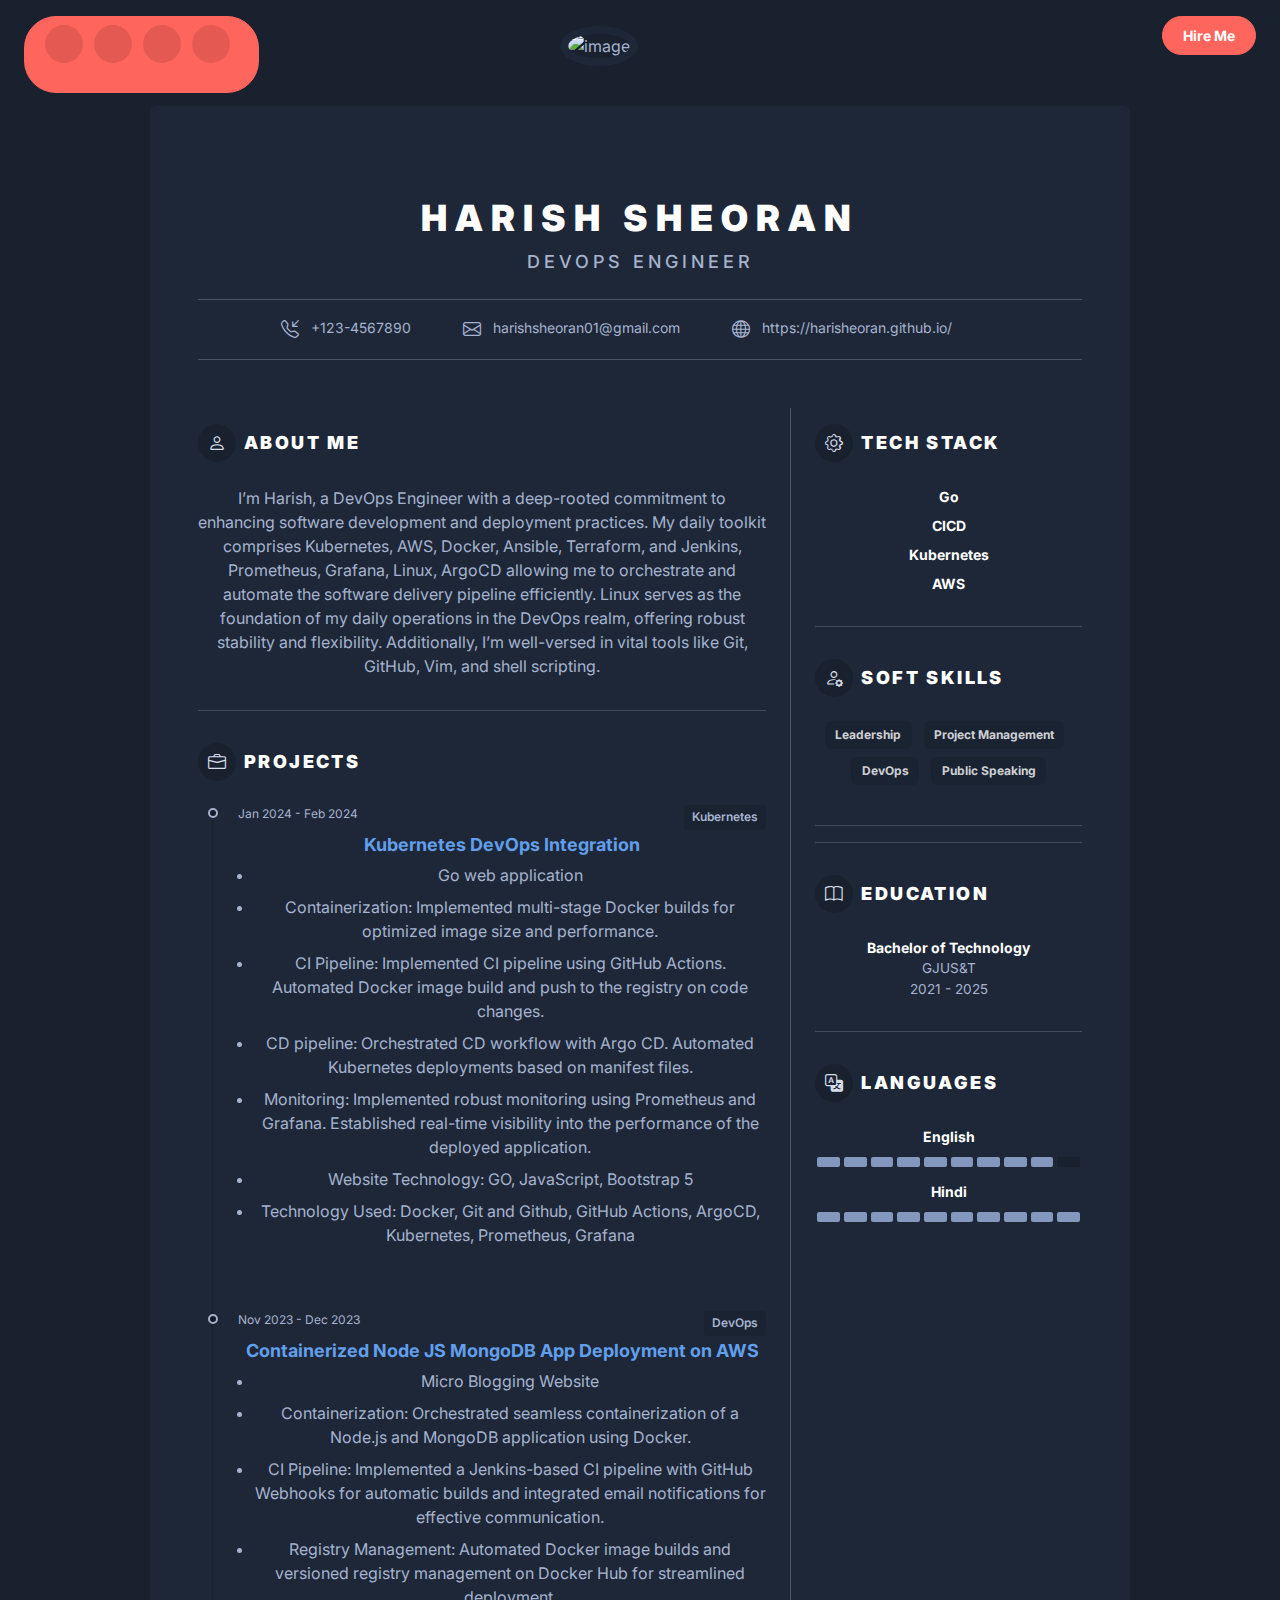
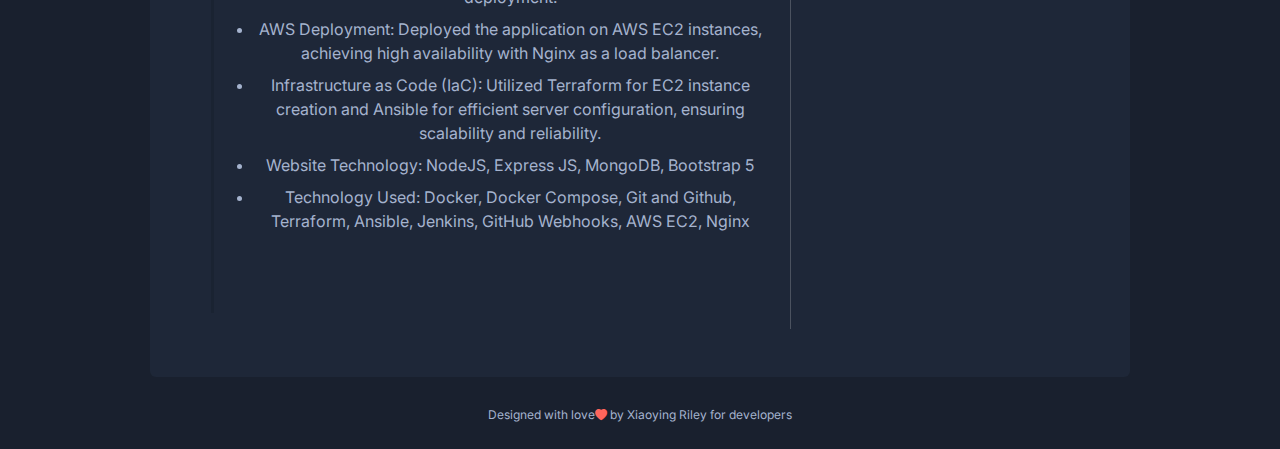
==== website/index.html @ 9bf48150 "add script to talk to API" ====
<!DOCTYPE html>
<html lang="en">

<head>
	<title>Harish's Resume</title>

	<!-- Meta -->
	<meta charset="utf-8">
	<meta http-equiv="X-UA-Compatible" content="IE=edge">
	<meta name="viewport" content="width=device-width, initial-scale=1.0">
	<meta name="description" content="Harish Sheoran Resume">
	<meta name="author" content="Harish Sheoran">
	<!--<link rel="shortcut icon" href="favicon.ico">-->

	<!-- Google Fonts -->
	<link rel="preconnect" href="https://fonts.googleapis.com">
	<link rel="preconnect" href="https://fonts.gstatic.com" crossorigin>
	<link href="https://fonts.googleapis.com/css2?family=Inter:wght@300;400;500;600;700;800;900&display=swap"
		rel="stylesheet">

	<!-- Bootstrap Icons -->
	<link rel="stylesheet" href="https://cdn.jsdelivr.net/npm/bootstrap-icons@1.10.3/font/bootstrap-icons.css">

	<!-- FontAwesome JS -->
	<script src="https://kit.fontawesome.com/51180ff5bb.js" crossorigin="anonymous"></script>
	<!-- Theme CSS -->
	<link id="theme-style" rel="stylesheet" href="risen.css">



</head>


<body>

	<div class="container-fluid">

		<div class="main-content-wrapper">
			<div class="container-fluid">
				<div class="top-bar text-center position-relative">
					<div class="top-bar-inner">

						<a class="btn btn-primary top-bar-cta" href="https://harisheoran.github.io" target="_blank">Hire
							Me</a>

							<div class="btn btn-primary top-bar-ctl" id="counter"></a>

						<ul class="social-list list-inline mx-auto">
							<li class="list-inline-item me-0 me-md-1 me-lg-2"><a href="https://twitter.com/harisheoran"
									target="_blank"><i class="fa-brands fa-twitter fa-fw"></i></a></li>
							<li class="list-inline-item me-0 me-md-1 me-lg-2"><a href="https://github.com/harisheoran"
									target="_blank"><i class="fa-brands fa-github fa-fw"></i></a></li>

							<li class="list-inline-item me-0 me-md-1 me-lg-2"><a
									href="https://linkedin.com/in/harishsheoran01" target="_blank"><i
										class="fa-brands fa-linkedin-in fa-fw"></i></a></li>

							<li class="list-inline-item me-0 me-md-1 me-lg-2"><a href="https://harisheoran.github.io/"
									target="_blank"><i class="fa-solid fa-globe"></i></a></li>

						</ul><!--//social-list-->

					</div><!--//top-bar-inner-->

				</div><!--//top-bar-->

				<div class="resume-wrapper mx-auto rounded-2">
					<div class="resume-header px-4 px-lg-5">
						<div class="resume-profile-holder text-center">
							<img class="resume-profile-pic rounded-circle" src="profile.png" alt="image">

							<h2 class="resume-name text-uppercase">Harish Sheoran</h2>
							<div class="resume-role-title text-uppercase">DevOps Engineer</div>
							<div class="resume-contact mt-4">
								<ul class="resume-contact-list list-unstyled list-inline mb-0 justify-content-between">
									<li class="list-inline-item me-md-3 me-lg-5"><i
											class="resume-contact-icon bi bi-telephone-inbound me-2"></i> +123-4567890
									</li>
									<li class="list-inline-item me-md-3 me-lg-5"><i
											class="resume-contact-icon bi bi-envelope me-2"></i>
										harishsheoran01@gmail.com</li>
									<li class="list-inline-item me-lg-5"><i
											class="resume-contact-icon bi bi-globe me-2"></i>
										https://harisheoran.github.io/</li>
								</ul>
							</div><!--//resume-contact-->
						</div><!--//profile-holder-->
					</div><!--//resume-header-->

					<div class="resume-body p-4 p-lg-5">
						<div class="row">
							<div class="col-main col-12 col-lg-8 pe-lg-4">
								<section class="resume-summary-section resume-section">
									<h3 class="resume-section-heading text-uppercase py-2 py-lg-3 py-2 py-lg-3"><i
											class="resume-section-heading-icon bi bi-person me-2"></i>About Me</h3>
									<div class="resume-summary-desc">
										I’m Harish, a DevOps Engineer with a deep-rooted commitment to enhancing
										software development and deployment practices. My daily toolkit comprises
										Kubernetes, AWS, Docker, Ansible, Terraform, and Jenkins, Prometheus, Grafana,
										Linux, ArgoCD allowing me to orchestrate and automate the software delivery
										pipeline efficiently. Linux serves as the foundation of my daily operations in
										the DevOps realm, offering robust stability and flexibility. Additionally, I’m
										well-versed in vital tools like Git, GitHub, Vim, and shell scripting.

									</div>
								</section><!--//resume-section-->

								<hr>

								<section class="resume-experience-section resume-section">
									<h3 class="resume-section-heading text-uppercase py-2 py-lg-3 py-3"><i
											class="resume-section-heading-icon bi bi-briefcase me-2"></i>Projects
									</h3>
									<div class="resume-timeline position-relative">
										<article class="resume-timeline-item position-relative pb-5">

											<div class="resume-timeline-item-header mb-2">

												<div class="resume-position-meta d-flex justify-content-between mb-1">
													<div class="resume-position-time">Jan 2024 - Feb 2024</div>
													<div class="resume-company-name">Kubernetes</div>
												</div>
												<h3 class="resume-position-title mb-1"><a
														href="https://harisheoran.github.io/projects/opsdock/"
														target="_blank">Kubernetes
														DevOps Integration</a>
												</h3>

											</div><!--//resume-timeline-item-header-->
											<div class="resume-timeline-item-desc">
												<ul class="resume-timeline-list">
													<li>Go web application</li>
													<li>Containerization: Implemented multi-stage Docker builds for
														optimized image size and performance.</li>
													<li>CI Pipeline: Implemented CI pipeline using GitHub Actions.
														Automated Docker image build and push to the registry on code
														changes.</li>
													<li>CD pipeline: Orchestrated CD workflow with Argo CD. Automated
														Kubernetes deployments based on manifest files.</li>
													<li>Monitoring: Implemented robust monitoring using Prometheus and
														Grafana. Established real-time visibility into the performance
														of the deployed application.</li>
													<li>Website Technology: GO, JavaScript, Bootstrap 5</li>
													<li>Technology Used: Docker, Git and Github, GitHub Actions, ArgoCD,
														Kubernetes, Prometheus, Grafana</li>
												</ul>

											</div><!--//resume-timeline-item-desc-->

										</article><!--//resume-timeline-item-->

										<article class="resume-timeline-item position-relative pb-5">

											<div class="resume-timeline-item-header mb-2">

												<div class="resume-position-meta d-flex justify-content-between mb-1">
													<div class="resume-position-time">Nov 2023 - Dec 2023</div>
													<div class="resume-company-name">DevOps</div>
												</div>
												<h3 class="resume-position-title mb-1"><a
														href="https://harisheoran.github.io/projects/containerized_nodejs_mongodb_app_deployment/"
														target="_blank">Containerized Node JS MongoDB App Deployment on
														AWS</a></h3>

											</div><!--//resume-timeline-item-header-->
											<div class="resume-timeline-item-desc">
												<ul class="resume-timeline-list">

													<li>Micro Blogging Website</li>
													<li>Containerization: Orchestrated seamless containerization of a
														Node.js and MongoDB application using Docker.</li>
													<li>CI Pipeline: Implemented a Jenkins-based CI pipeline with GitHub
														Webhooks for automatic builds and integrated email notifications
														for effective communication.</li>
													<li>Registry Management: Automated Docker image builds and versioned
														registry management on Docker Hub for streamlined deployment.
													</li>
													<li>AWS Deployment: Deployed the application on AWS EC2 instances,
														achieving high availability with Nginx as a load balancer.</li>
													<li>Infrastructure as Code (IaC): Utilized Terraform for EC2
														instance creation and Ansible for efficient server
														configuration, ensuring scalability and reliability.</li>
													<li>Website Technology: NodeJS, Express JS, MongoDB, Bootstrap 5
													</li>
													<li>Technology Used: Docker, Docker Compose, Git and Github,
														Terraform, Ansible, Jenkins, GitHub Webhooks, AWS EC2, Nginx
													</li>

												</ul>

											</div><!--//resume-timeline-item-desc-->

										</article><!--//resume-timeline-item-->
										<!--<article class="resume-timeline-item position-relative">

											<div class="resume-timeline-item-header mb-2">

												<div class="resume-position-meta d-flex justify-content-between mb-1">
													<div class="resume-position-time">2017 - 2019</div>
													<div class="resume-company-name">Coinbase</div>
												</div>
												<h3 class="resume-position-title mb-1">App Developer</h3>

											</div>
											<div class="resume-timeline-item-desc">
												<ul class="resume-timeline-list">

													<li>Lorem ipsum dolor sit amet, consectetur adipiscing elit.</li>
													<li>Nulla velit dui, ultrices sit amet arcu eget, sodales lacinia
														lorem.</li>
													<li>Quisque semper nisi mauris, non ullamcorper nunc consectetur
														eget. </li>

												</ul>

											</div>

										</article>-->
									</div><!--//resume-timeline-->
								</section><!--//resume-experience-section-->
							</div><!--//col-8-->
							<div class="col-12 col-lg-4 ps-lg-4">

								<section class="resume-skills-section resume-section">
									<h3 class="resume-section-heading text-uppercase py-2 py-lg-3 py-3"><i
											class="resume-section-heading-icon bi bi-gear me-2"></i>Tech Stack</h3>

									<ul class="list-unstyled">
										<li class="mb-2">
											<div class="resume-skill-name">Go</div>

										</li>
										<li class="mb-2">
											<div class="resume-skill-name">CICD</div>

										</li>
										<li class="mb-2">
											<div class="resume-skill-name">Kubernetes</div>

										</li>
										<li class="mb-2">
											<div class="resume-skill-name">AWS</div>

										</li>

									</ul>

								</section><!--//resume-section-->

								<hr>

								<section class="resume-skills-section resume-section">
									<h3 class="resume-section-heading text-uppercase py-2 py-lg-3 py-3"><i
											class="resume-section-heading-icon bi bi-person-gear me-2"></i>Soft Skills
									</h3>
									<ul class="list-inline">
										<li class="list-inline-item"><span
												class="badge resume-skill-badge">Leadership</span></li>
										<li class="list-inline-item"><span class="badge resume-skill-badge">Project
												Management</span></li>

										<li class="list-inline-item"><span
												class="badge resume-skill-badge">DevOps</span></li>
										<li class="list-inline-item"><span class="badge resume-skill-badge">Public
												Speaking</span></li>


									</ul>
								</section><!--//resume-section-->

								<hr>

								<!--<section class="resume-projects-section resume-section">
									<h3 class="resume-section-heading text-uppercase py-2 py-lg-3 py-3"><i
											class="resume-section-heading-icon bi bi-code-slash me-2"></i>Projects</h3>
									<div class="item">
										<h4 class="item-heading"><i class="item-icon bi bi-square-fill me-2"></i><a
												href="#">Project lorem Ipsum</a></h4>
										<div class="item-desc">
											Project desc goes here aenean ut libero sit amet ante fermentum scelerisque
											non a leo.
										</div>
									</div>
									<div class="item">
										<h4 class="item-heading"><i class="item-icon bi bi-square-fill me-2"></i><a
												href="#">Volutpat App</a></h4>
										<div class="item-desc">
											You can link to your project Github page.
										</div>
									</div> 


								</section>-->

								<hr>

								<section class="resume-educate-section resume-section">
									<h3 class="resume-section-heading text-uppercase py-2 py-lg-3 py-3"><i
											class="resume-section-heading-icon bi bi-book me-2"></i>Education</h3>
									<ul class="list-unstyled">
										<li class="mb-2">
											<div class="resume-degree font-weight-bold">Bachelor of Technology</div>
											<div class="resume-degree-org">GJUS&T</div>
											<div class="resume-degree-time">2021 - 2025</div>
										</li>
									</ul>
								</section><!--//resume-section-->

								<hr>

								<section class="resume-lang-section resume-section">
									<h3 class="resume-section-heading text-uppercase py-2 py-lg-3 py-3"><i
											class="resume-section-heading-icon bi bi-translate me-2"></i>Languages</h3>
									<ul class="list-unstyled resume-lang-list">
										<li class="mb-2">
											<div class="resume-lang-name">English</div>
											<div class="resume-level-indicator row gx-0 flex-nowrap">
												<div class="col"><span class="item item-full"></span></div>
												<div class="col"><span class="item item-full"></span></div>
												<div class="col"><span class="item item-full"></span></div>
												<div class="col"><span class="item item-full"></span></div>
												<div class="col"><span class="item item-full"></span></div>
												<div class="col"><span class="item item-full"></span></div>
												<div class="col"><span class="item item-full"></span></div>
												<div class="col"><span class="item item-full"></span></div>
												<div class="col"><span class="item item-full"></span></div>
												<div class="col"><span class="item "></span></div>
											</div><!--//resume-level-indicator-->
										</li>
										<li class="mb-2">
											<div class="resume-lang-name">Hindi</div>
											<div class="resume-level-indicator row gx-0 flex-nowrap">
												<div class="col"><span class="item item-full"></span></div>
												<div class="col"><span class="item item-full"></span></div>
												<div class="col"><span class="item item-full"></span></div>
												<div class="col"><span class="item item-full"></span></div>
												<div class="col"><span class="item item-full"></span></div>
												<div class="col"><span class="item item-full"></span></div>
												<div class="col"><span class="item item-full"></span></div>
												<div class="col"><span class="item item-full"></span></div>
												<div class="col"><span class="item item-full"></span></div>
												<div class="col"><span class="item item-full"></span></div>
											</div><!--//resume-level-indicator-->
										</li>
									</ul>
								</section>



							</div><!--//col-side-->
						</div><!--//row-->
					</div><!--//resume-body-->
				</div><!--//resume-wrapper-->
			</div><!--//container-fluid-->
		</div><!--//main-content-wrapper-->


	</div><!--//row-->

	</div><!--//container-->

	<footer class="footer text-center py-4">
		<!--/* This template is free as long as you keep the footer attribution link. If you'd like to use the template without the attribution link, you can buy the commercial license via our website: themes.3rdwavemedia.com Thank you for your support. :) */-->
		<small class="copyright">Designed with <span class="sr-only">love</span><i class="bi bi-heart-fill"
				style="color:#fe655c"></i> by <a class="theme-link" href="http://themes.3rdwavemedia.com"
				target="_blank">Xiaoying Riley</a> for developers</small>
	</footer>

	<script>
		window.onload = function () {
			fetch('http://127.0.0.1:4000/')
				.then(response => {
					if (!response.ok) {
						throw new Error('Network response was not ok');
					}
					return response.json();
				})
				.then(data => {
					if (data && data.response === 1) {
						document.getElementById("counter").innerText = "View: " + data.response;
					}
				})
				.catch(error => {
					console.error('There was a problem with the fetch operation:', error);
				});
		};
	</script>




</body>
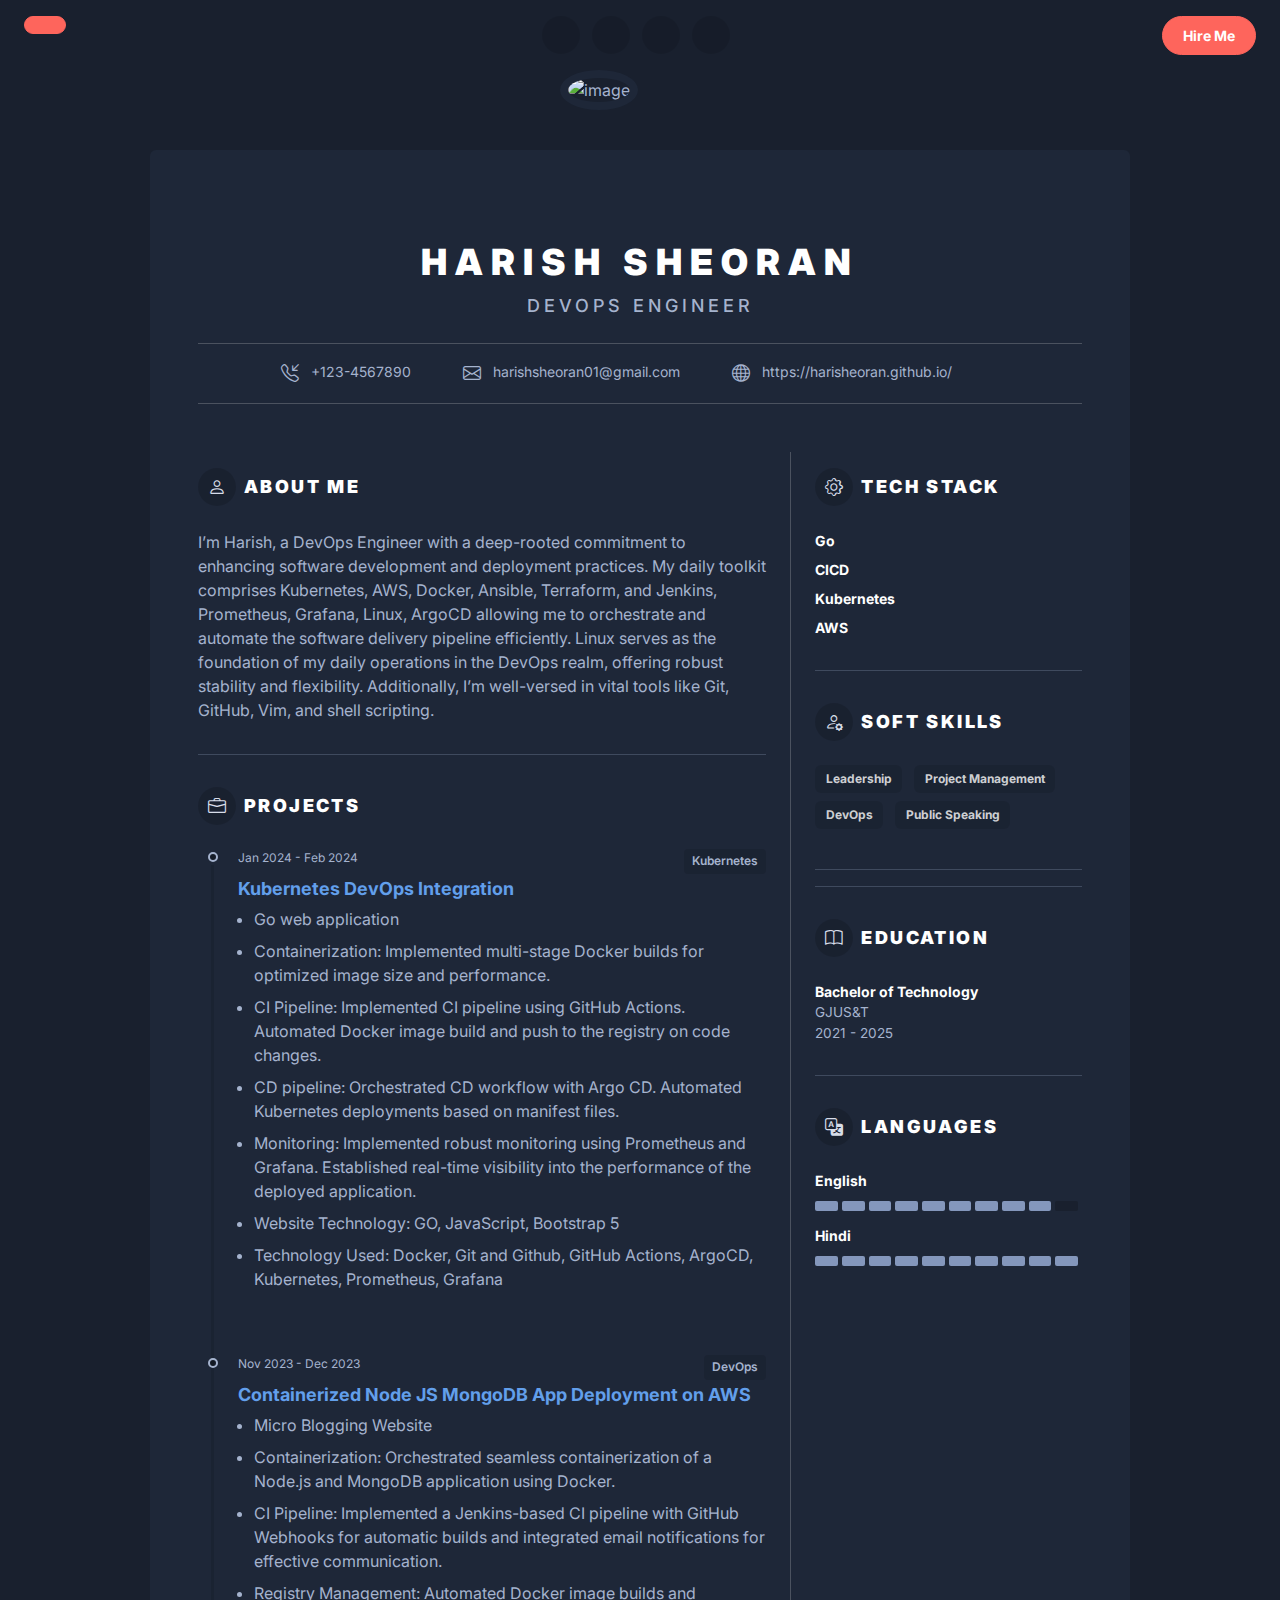
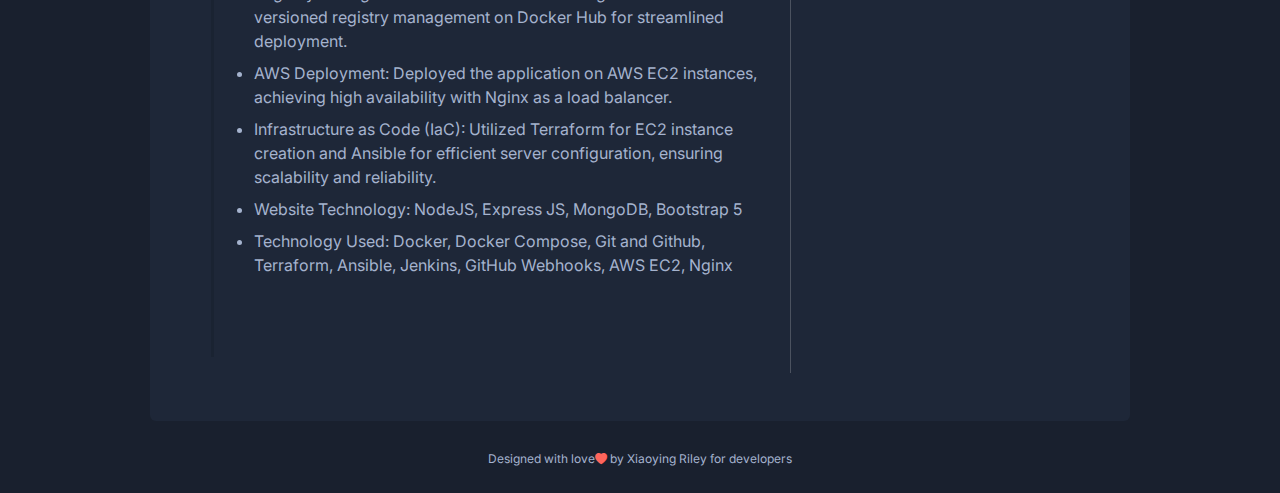
==== commit 7b71b552: "working api with mysql db" ====
--- a/website/index.html
+++ b/website/index.html
@@ -43,7 +43,7 @@
 						<a class="btn btn-primary top-bar-cta" href="https://harisheoran.github.io" target="_blank">Hire
 							Me</a>
 
-							<div class="btn btn-primary top-bar-ctl" id="counter"></a>
+						<div class="btn btn-primary ctl" id="counter"></div>
 
 						<ul class="social-list list-inline mx-auto">
 							<li class="list-inline-item me-0 me-md-1 me-lg-2"><a href="https://twitter.com/harisheoran"
@@ -74,7 +74,8 @@
 							<div class="resume-contact mt-4">
 								<ul class="resume-contact-list list-unstyled list-inline mb-0 justify-content-between">
 									<li class="list-inline-item me-md-3 me-lg-5"><i
-											class="resume-contact-icon bi bi-telephone-inbound me-2"></i> +123-4567890
+											class="resume-contact-icon bi bi-telephone-inbound me-2"></i>
+										+123-4567890
 									</li>
 									<li class="list-inline-item me-md-3 me-lg-5"><i
 											class="resume-contact-icon bi bi-envelope me-2"></i>
@@ -96,10 +97,13 @@
 									<div class="resume-summary-desc">
 										I’m Harish, a DevOps Engineer with a deep-rooted commitment to enhancing
 										software development and deployment practices. My daily toolkit comprises
-										Kubernetes, AWS, Docker, Ansible, Terraform, and Jenkins, Prometheus, Grafana,
+										Kubernetes, AWS, Docker, Ansible, Terraform, and Jenkins, Prometheus,
+										Grafana,
 										Linux, ArgoCD allowing me to orchestrate and automate the software delivery
-										pipeline efficiently. Linux serves as the foundation of my daily operations in
-										the DevOps realm, offering robust stability and flexibility. Additionally, I’m
+										pipeline efficiently. Linux serves as the foundation of my daily operations
+										in
+										the DevOps realm, offering robust stability and flexibility. Additionally,
+										I’m
 										well-versed in vital tools like Git, GitHub, Vim, and shell scripting.
 
 									</div>
@@ -133,15 +137,20 @@
 													<li>Containerization: Implemented multi-stage Docker builds for
 														optimized image size and performance.</li>
 													<li>CI Pipeline: Implemented CI pipeline using GitHub Actions.
-														Automated Docker image build and push to the registry on code
+														Automated Docker image build and push to the registry on
+														code
 														changes.</li>
-													<li>CD pipeline: Orchestrated CD workflow with Argo CD. Automated
+													<li>CD pipeline: Orchestrated CD workflow with Argo CD.
+														Automated
 														Kubernetes deployments based on manifest files.</li>
-													<li>Monitoring: Implemented robust monitoring using Prometheus and
-														Grafana. Established real-time visibility into the performance
+													<li>Monitoring: Implemented robust monitoring using Prometheus
+														and
+														Grafana. Established real-time visibility into the
+														performance
 														of the deployed application.</li>
 													<li>Website Technology: GO, JavaScript, Bootstrap 5</li>
-													<li>Technology Used: Docker, Git and Github, GitHub Actions, ArgoCD,
+													<li>Technology Used: Docker, Git and Github, GitHub Actions,
+														ArgoCD,
 														Kubernetes, Prometheus, Grafana</li>
 												</ul>
 
@@ -159,7 +168,8 @@
 												</div>
 												<h3 class="resume-position-title mb-1"><a
 														href="https://harisheoran.github.io/projects/containerized_nodejs_mongodb_app_deployment/"
-														target="_blank">Containerized Node JS MongoDB App Deployment on
+														target="_blank">Containerized Node JS MongoDB App Deployment
+														on
 														AWS</a></h3>
 
 											</div><!--//resume-timeline-item-header-->
@@ -167,16 +177,23 @@
 												<ul class="resume-timeline-list">
 
 													<li>Micro Blogging Website</li>
-													<li>Containerization: Orchestrated seamless containerization of a
+													<li>Containerization: Orchestrated seamless containerization of
+														a
 														Node.js and MongoDB application using Docker.</li>
-													<li>CI Pipeline: Implemented a Jenkins-based CI pipeline with GitHub
-														Webhooks for automatic builds and integrated email notifications
+													<li>CI Pipeline: Implemented a Jenkins-based CI pipeline with
+														GitHub
+														Webhooks for automatic builds and integrated email
+														notifications
 														for effective communication.</li>
-													<li>Registry Management: Automated Docker image builds and versioned
-														registry management on Docker Hub for streamlined deployment.
+													<li>Registry Management: Automated Docker image builds and
+														versioned
+														registry management on Docker Hub for streamlined
+														deployment.
 													</li>
-													<li>AWS Deployment: Deployed the application on AWS EC2 instances,
-														achieving high availability with Nginx as a load balancer.</li>
+													<li>AWS Deployment: Deployed the application on AWS EC2
+														instances,
+														achieving high availability with Nginx as a load balancer.
+													</li>
 													<li>Infrastructure as Code (IaC): Utilized Terraform for EC2
 														instance creation and Ansible for efficient server
 														configuration, ensuring scalability and reliability.</li>
@@ -251,7 +268,8 @@
 
 								<section class="resume-skills-section resume-section">
 									<h3 class="resume-section-heading text-uppercase py-2 py-lg-3 py-3"><i
-											class="resume-section-heading-icon bi bi-person-gear me-2"></i>Soft Skills
+											class="resume-section-heading-icon bi bi-person-gear me-2"></i>Soft
+										Skills
 									</h3>
 									<ul class="list-inline">
 										<li class="list-inline-item"><span
@@ -310,7 +328,8 @@
 
 								<section class="resume-lang-section resume-section">
 									<h3 class="resume-section-heading text-uppercase py-2 py-lg-3 py-3"><i
-											class="resume-section-heading-icon bi bi-translate me-2"></i>Languages</h3>
+											class="resume-section-heading-icon bi bi-translate me-2"></i>Languages
+									</h3>
 									<ul class="list-unstyled resume-lang-list">
 										<li class="mb-2">
 											<div class="resume-lang-name">English</div>
@@ -376,9 +395,7 @@
 					return response.json();
 				})
 				.then(data => {
-					if (data && data.response === 1) {
-						document.getElementById("counter").innerText = "View: " + data.response;
-					}
+					document.getElementById("counter").innerText = "View: " + data.response;
 				})
 				.catch(error => {
 					console.error('There was a problem with the fetch operation:', error);
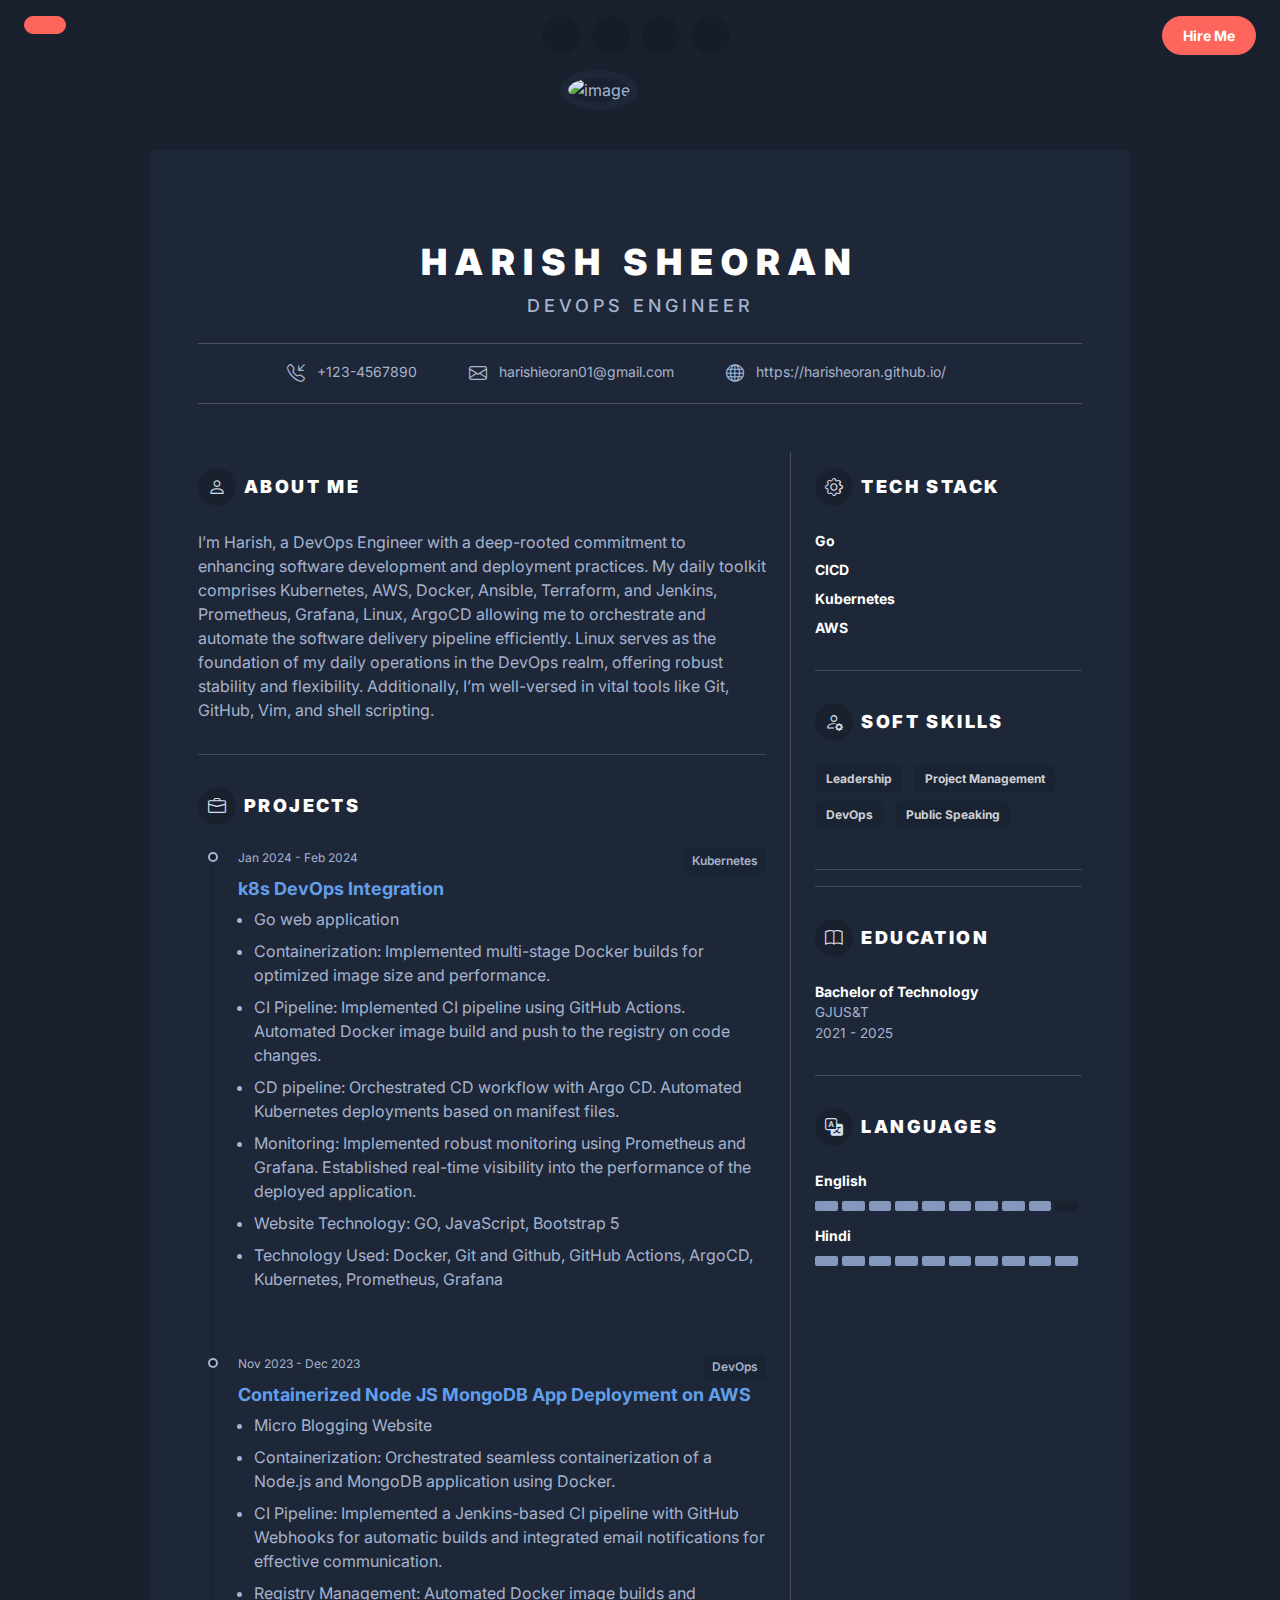
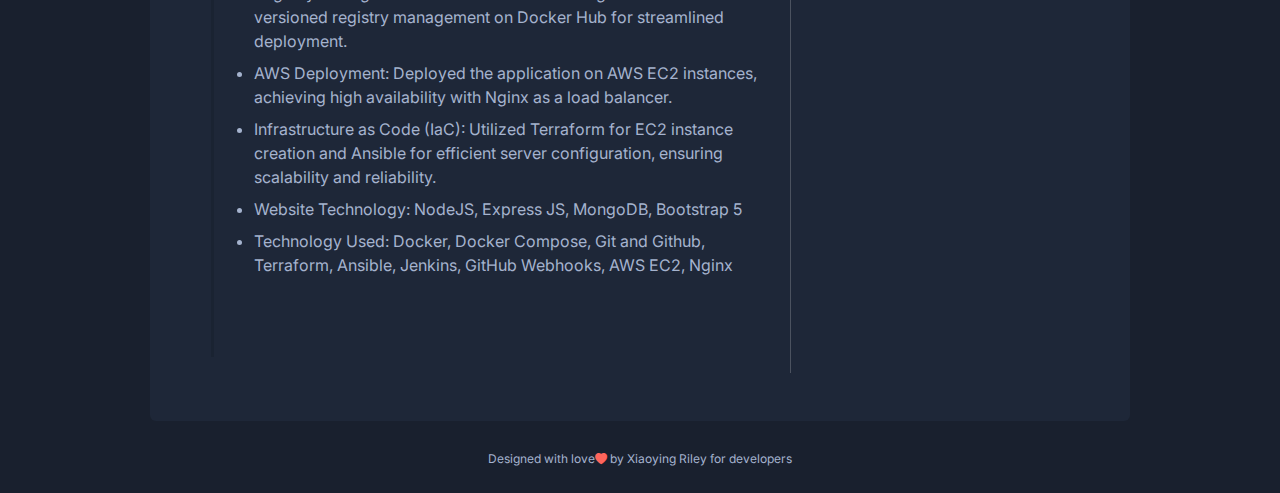
==== commit dedd41b0: "minor change in website" ====
--- a/website/index.html
+++ b/website/index.html
@@ -2,7 +2,7 @@
 <html lang="en">
 
 <head>
-	<title>Harish's Resume</title>
+	<title>Harish Sheoran</title>
 
 	<!-- Meta -->
 	<meta charset="utf-8">
@@ -79,7 +79,7 @@
 									</li>
 									<li class="list-inline-item me-md-3 me-lg-5"><i
 											class="resume-contact-icon bi bi-envelope me-2"></i>
-										harishsheoran01@gmail.com</li>
+										harishieoran01@gmail.com</li>
 									<li class="list-inline-item me-lg-5"><i
 											class="resume-contact-icon bi bi-globe me-2"></i>
 										https://harisheoran.github.io/</li>
@@ -126,7 +126,7 @@
 												</div>
 												<h3 class="resume-position-title mb-1"><a
 														href="https://harisheoran.github.io/projects/opsdock/"
-														target="_blank">Kubernetes
+														target="_blank">k8s
 														DevOps Integration</a>
 												</h3>
 
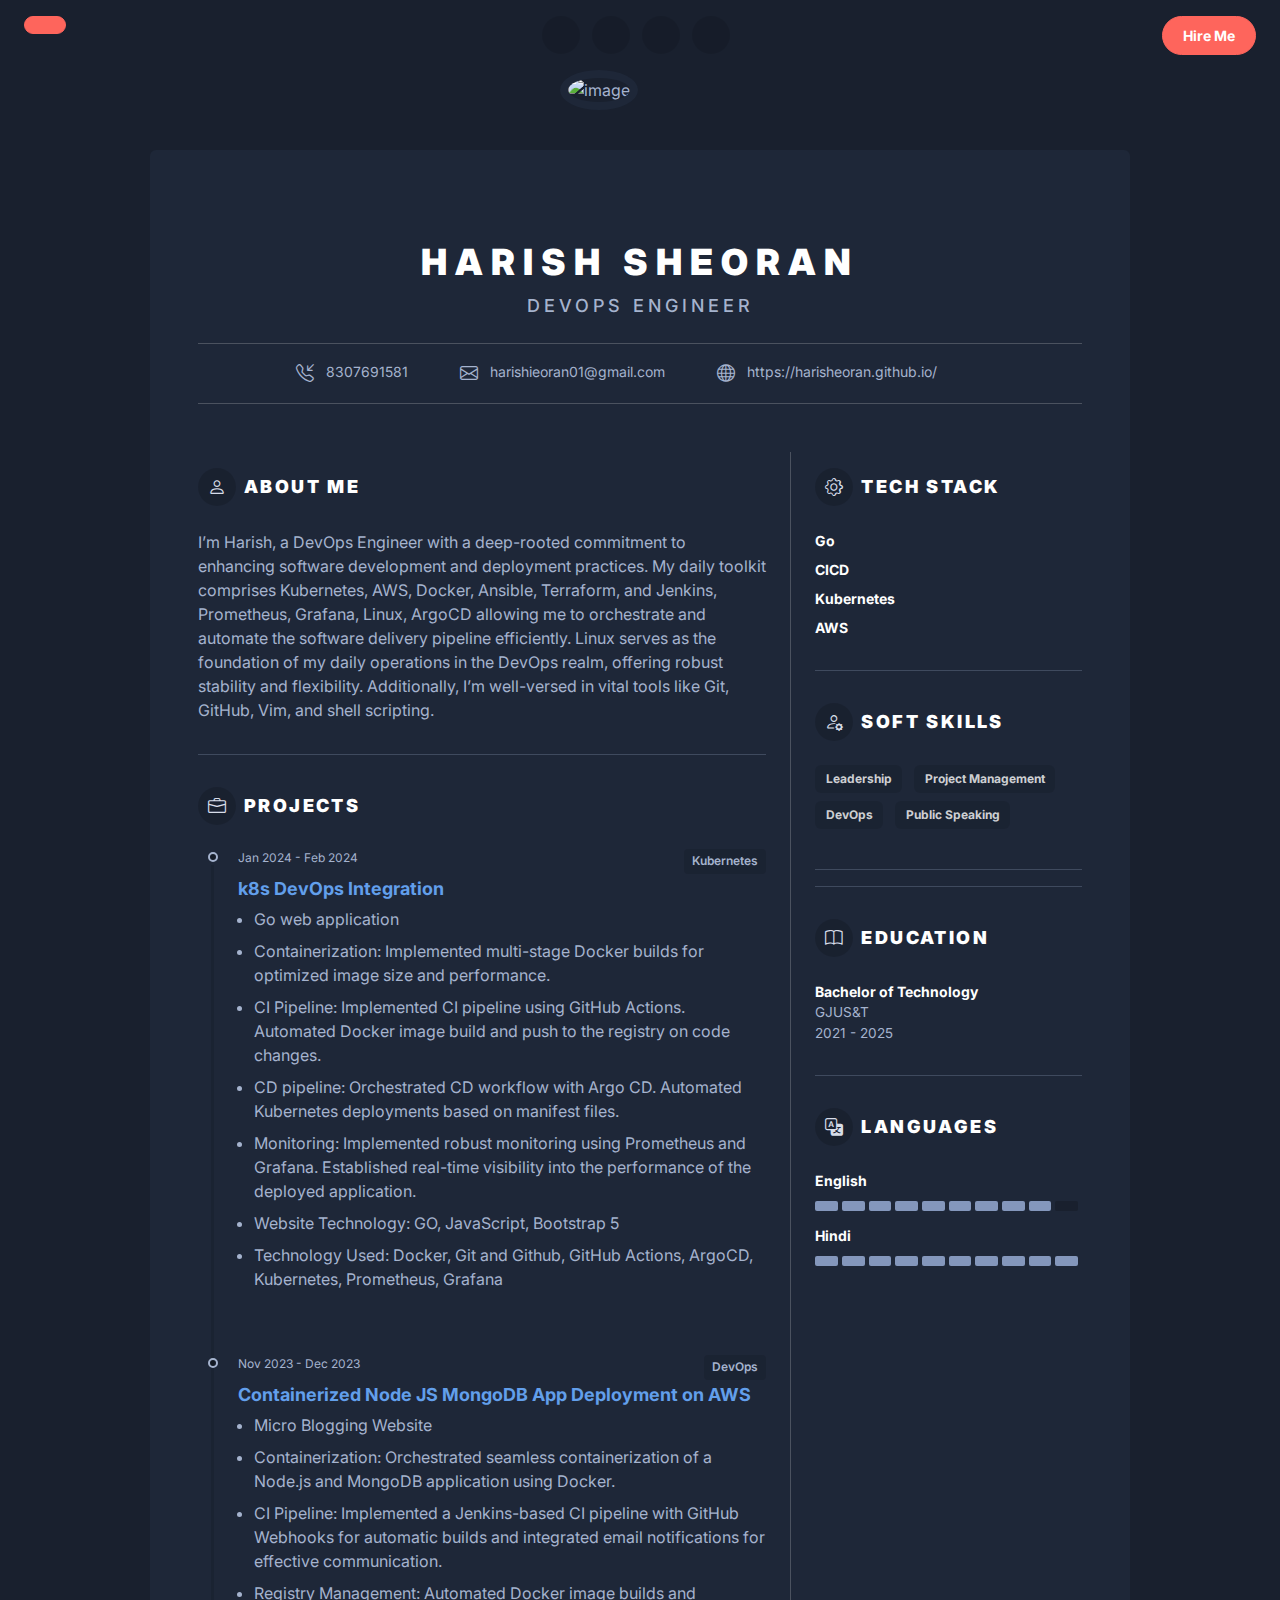
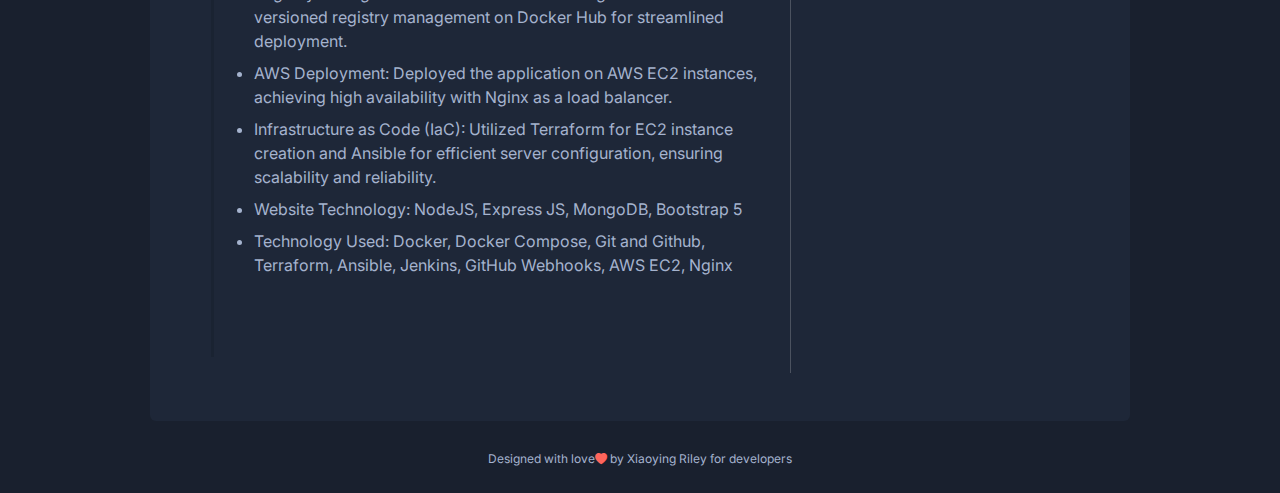
==== commit 2ad23b52: "github actions for s3" ====
--- a/website/index.html
+++ b/website/index.html
@@ -75,7 +75,7 @@
 								<ul class="resume-contact-list list-unstyled list-inline mb-0 justify-content-between">
 									<li class="list-inline-item me-md-3 me-lg-5"><i
 											class="resume-contact-icon bi bi-telephone-inbound me-2"></i>
-										+123-4567890
+										8307691581
 									</li>
 									<li class="list-inline-item me-md-3 me-lg-5"><i
 											class="resume-contact-icon bi bi-envelope me-2"></i>
